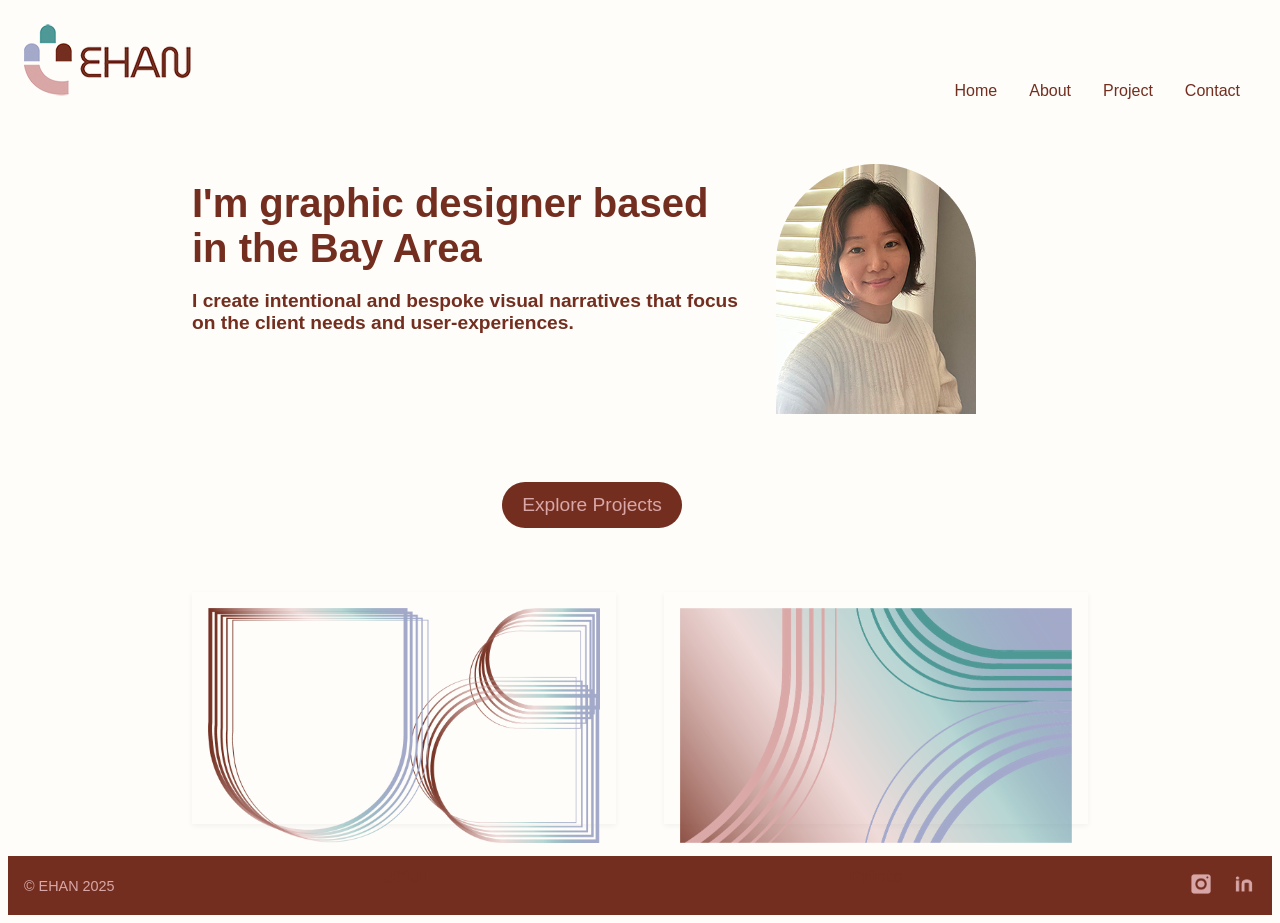
==== index.html @ e5e41388 "Update index.html" ====
<!DOCTYPE html>
<html lang="en">

<head>
  <meta charset="UTF-8" />
  <meta name="viewport" content="width=device-width, initial-scale=1.0" />
  <title>EHAN Homepage</title>
  <link rel="icon" href="image/favi.png" type="logo image" />
  <link rel="stylesheet" href="style.css">
</head>



<body>
  <!-- Header Section -->
  <header>
    <div class="logo">
      <img src="image/logo_simple.png" alt="ehanbrandlogo" />
    </div>
    <div>
      <ul class="nav-links">
        <li><a href="index.html">Home</a></li>
        <li><a href="about.html">About</a></li>
        <li><a href="project_1.html">Project</a></li>
        <li><a href="contact.html">Contact</a></li>
      </ul>
    </div>
  </header>

  <!-- Main Content -->
  <main>
    <div class="container-wrapper">
      <section class="hero">
        <div class="intro">
          <h1>I'm graphic designer based in the Bay Area </h1>
          <h3>I create intentional and bespoke visual narratives that focus on the client needs and user-experiences.
          </h3>
        </div>
        <div class="portrait">
          <img src="image/me.png" alt="The portrait image of Eunkyung Han" />
        </div>
        <div class="button-choice">
          <a href="project_1.html"><button>Explore Projects</button></a>
        </div>
      </section>
      <section class="projects">
        <div class="project">
          <a href="project_1.html"><img src="image/heroBG1.png" alt="The news of my brand" /></a>
          <h3>UXUI</h3>
        </div>
        <div class="project">
          <a href="project_2.html"><img src="image/heroBG2.png" alt="Introducing famous designers to users" /></a>
          <h3>Prints</h3>
        </div>
      </section>
    </div>
  </main>

  <!-- Footer Section -->
  <footer>
    <div class>&copy; EHAN 2025</div>
    <div class="social-icons">
      <a href="https://www.instagram.com/ehandesignstudio"><img src="image/icon_insta.png" alt="Instagram" /></a>
      <a href="http://linkedin.com/in/eunkyung-han-60b575226"><img src="image/icon_linkedin.png" alt="LinkedIn" /></a>
    </div>
  </footer>
</body>

</html>
---- style.css ----
/* styles.css */
main {
    display: flex;
    justify-content: center;
}

body {
    font-family: 'open sans', sans-serif;
    color: #732E1F;
    background-color: #fefdfa;
}

button {
    background-color: #732E1F;
    border-color: #732E1F;
    border-width: 0px;
    border-radius: 30px;
    padding: 12px 20px;
    text-align: center;
    color: #D9A7A7;
    display: inline-flex;
    font-size: 1.2rem;
    font-weight: 500;
    cursor: pointer;
}

button:hover {
    background-color: #555;
    transform: scale(1.02);
}

button:focus {
    outline: 2px solid #888;
    outline-offset: 2px;
}

button:active {
    background-color: #222;
    transform: scale(0.98);
}

header {
    display: flex;
    justify-content: space-between;
    align-items: baseline;
    font-size: 1rem;
    color: #732E1F;
    padding: 1rem 2rem 0 1rem;
}

footer {
    display: flex;
    justify-content: space-between;
    align-items: center;
    color: #D9A7A7;
    background-color: #732E1F;
    font-size: 0.9em;
    padding: 1rem;
}

.social-icons a {
    margin-left: 15px;
    text-decoration: none;
}

.social-icons img {
    width: 24px;
    height: 24px;
}

.nav-links {
    display: flex;
    justify-content: flex-end;
    gap: 2rem;
    list-style: none;
}

.nav-links a {
    text-decoration: none;
    color: #732E1F;
    font-weight: 500;
}

.nav-links a:hover {
    text-decoration-line: underline;
}

/* Starting index.html */

.container-wrapper {
    display: grid;
    grid-template-rows: 1fr;
    max-width: 960px;
}

.hero {
    display: flex;
    flex-wrap: wrap;
    justify-content: center;
    max-width: 800px;
    padding: 2rem 2rem;
    gap: 1rem;
}

.intro {
    flex: 1 1 300px;
}

.intro h1 {
    font-size: 2.5rem;
    margin-bottom: 1rem;
}

.intro h3 {
    font-size: 1.2rem;
}

.portrait img {
    max-width: 300px;
    border-radius: 0px;
    padding: 1rem;
}

.projects {
    display: grid;
    grid-template-columns: repeat(auto-fit, minmax(240px, 1fr));
    gap: 3rem;
    padding: 2rem;
}

.project {
    background-color: #fefdfa;
    padding: 1rem;
    box-shadow: 0 2px 6px rgba(0, 0, 0, 0.05);
    text-align: center;
    height: 200px;
}

.project:hover {
    transform: translateY(-5px);
    box-shadow: 1 4px 12 px rgba(0, 0, 0, 0.1);
    transition: all 0, 3s ease;
}

.project img {
    width: 100%;
}

/* The end of index.html */

/* about_statement.html */

.container {
    display: flex;
    flex-direction: column;
    gap: 1rem;
    max-width: 600px;
    padding: 1rem;
    margin-bottom: 1rem;
}

.image-container {
    text-align: center;
}

/* The End of about_statement.html */

/* Starting project.html */
.container-project-wrapper {
    display: grid;
    grid-template-columns: 1fr;
    gap: 0.5rem;
    align-content: center;
    padding-bottom: 2rem;
    padding-left: 0;
    padding-right: 0;
    max-width: 960px;
    margin: 0 auto;
    justify-items: center;
}

.container-project {
    display: block;
    padding: 0.5rem;
    width: 100%;
}

.artwork-grid {
    display: grid;
    grid-template-columns: repeat(2, minmax(240px, 1fr));
    gap: 1rem;
    justify-content: center;
    width: 100%;
    margin: 0 auto;
}

.artwork-item {
    border: 0.5px solid #732E1F;
    padding: 2rem;
    display: flex;
    flex-direction: column;
    align-items: center;
    border-color: #732E1f;
}

.artwork-item>h3 {
    margin-bottom: 0rem;
}

.artwork-image-frame {
    padding: 0.5rem;
    background-color: #fefdfa;
    text-align: center;
    flex-grow: 1;
    overflow: visible;
}

.artwork-image-frame img {
    max-width: 100%;
    height: auto;
    color: #732E1F;
    transition: transform 0.3s ease;
    cursor: pointer;
}

.artwork-image-frame img.active {
    transform: scale(1.2);
}

.lightbox {
    display: none;
    /* hidden by default */
    position: fixed;
    inset: 0;
    background: rgba(0, 0, 0, 0.7);
    justify-content: center;
    align-items: center;
    z-index: 1000;
}

.lightbox-content {
    background: #fefdfa;
    display: flex;
    flex-direction: column;
    align-items: center;
    justify-content: center;
    padding: 1rem;
    border-radius: 8px;
    max-width: 95vw;
    max-height: 85vh;
    text-align: center;
    object-fit: contain;
}

.lightbox-content h2 {
    font-size: 1.5rem;
    padding-top: 1rem;
    color: #732E1F;
}

.lightbox-content p {
    font-size: 1.3rem;
    line-height: 1.6;
    color: #732E1F;
    padding-bottom: 1rem;
}

.lightbox img {
    max-width: 98vw;
    max-height: 70vh;
    object-fit: contain;
}

#lightbox-close {
    position: absolute;
    top: 20px;
    right: 30px;
    font-size: 2rem;
    color: #fff;
    cursor: pointer;
}


.artwork-item {
    margin-bottom: 1rem;
}

.artwork-description {
    font-size: 1rem;
    color: #732E1F;
}

.button-choice {
    display: flex;
    justify-content: center;
    align-items: center;
    width: 100%;
    margin-top: 2rem;
    gap: 1rem;
}

.button-choice a {
    display: inline-block;
}

.button-choice button {
    margin: 0;
}

/* The End of project.html */

/* Starting contact.html */

.contact-form {
    width: 100%;
    max-width: 800px;
    margin: 60px auto;
    padding: 30px;
    background-color: #fefdfa;
    border-radius: 6px;
    box-shadow: 0 2px 10px rgba(0, 0, 0, 0.1);
}

.contact-form h2 {
    text-align: center;
    margin-bottom: 25px;
    font-size: 2em;
}

.form-group {
    display: flex;
    flex-direction: column;
    margin-bottom: 20px;
}

.form-group label {
    margin-bottom: 8px;
    font-weight: bold;
    font-size: 1.1em;
}

.form-group input,
.form-group textarea {
    padding: 12px;
    font-size: 1em;
    border: 1px solid #D9A7A7;
    border-radius: 4px;
    resize: vertical;
}

/* The End of contact.html */

/* Responsiveness */

@media (max-width: 960px) {
    .nav-links {
        flex-direction: column;
        align-items: flex-start;
    }

    .hero {
        flex-direction: column;
        text-align: left;
    }

    .portrait img {
        max-width: 100%;
    }
}

@media (max-width: 600px) {
    .nav-links {
        flex-direction: column;
        align-items: flex-start;
    }

    .hero {
        flex-direction: column;
        text-align: left;
    }

    .portrait img {
        max-width: 100%;
    }

    .container-project {
        flex-direction: column;
    }

    .sidebar {
        width: 100px;
        order: 1;
    }

    .main-content {
        width: 100%;
        order: 2;
    }

    .artwork-grid {
        grid-template-columns: 1fr;
        /* Switch to 1 column */
    }

    .expandable-image.active {
        transform: scale(1.05);
        max-width: 100%;
        position: relative;
        z-index: 10;
    }

    .button-choice {
        flex-direction: column;
        gap: 1rem;
    }

    .contact-form {
        padding: 20px;
    }

    .contact-form h2 {
        font-size: 1.6em;
    }

    .form-group input,
    .form-group textarea,
    .contact-form button {
        font-size: 1em;
    }
}
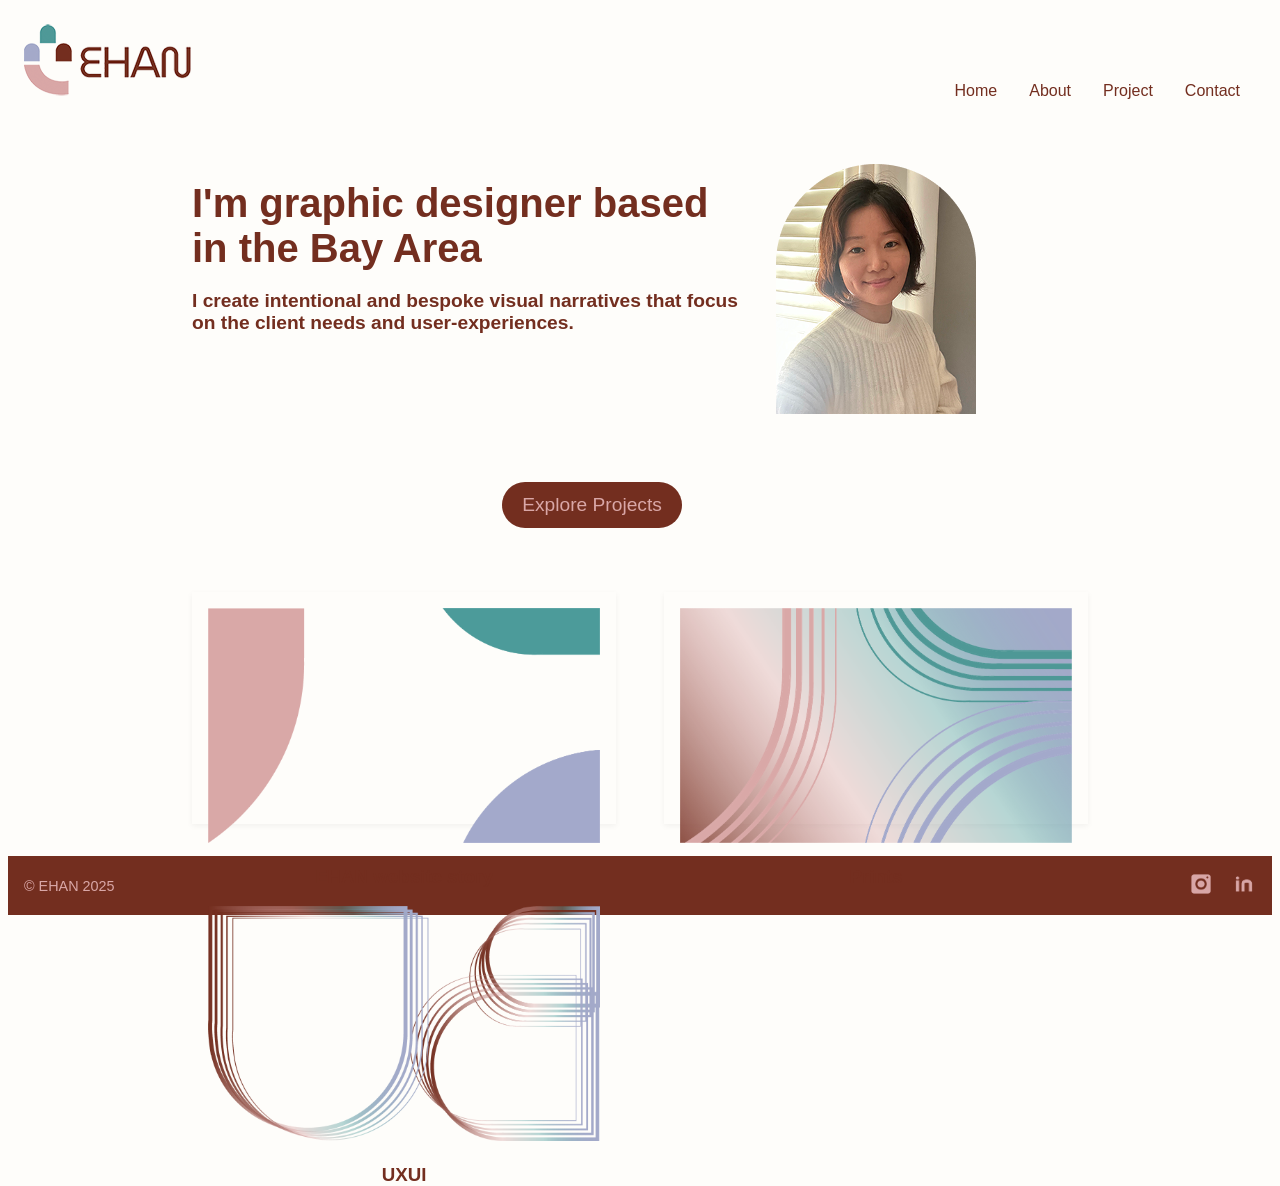
==== commit cb89411f: "Update index.html" ====
--- a/index.html
+++ b/index.html
@@ -45,11 +45,13 @@
       </section>
       <section class="projects">
         <div class="project">
-          <a href="project_1.html"><img src="image/heroBG1.png" alt="The news of my brand" /></a>
+          <a href="brandstory.html"><img src="image/heroBG.png" alt="The shortcut to brand story" /></a>
+          <h3>EHAN website story</h3>
+          <a href="project_1.html"><img src="image/heroBG1.png" alt="The shortcut to UXUI case study" /></a>
           <h3>UXUI</h3>
         </div>
         <div class="project">
-          <a href="project_2.html"><img src="image/heroBG2.png" alt="Introducing famous designers to users" /></a>
+          <a href="project_2.html"><img src="image/heroBG2.png" alt="The Shortcut to printed media design" /></a>
           <h3>Prints</h3>
         </div>
       </section>
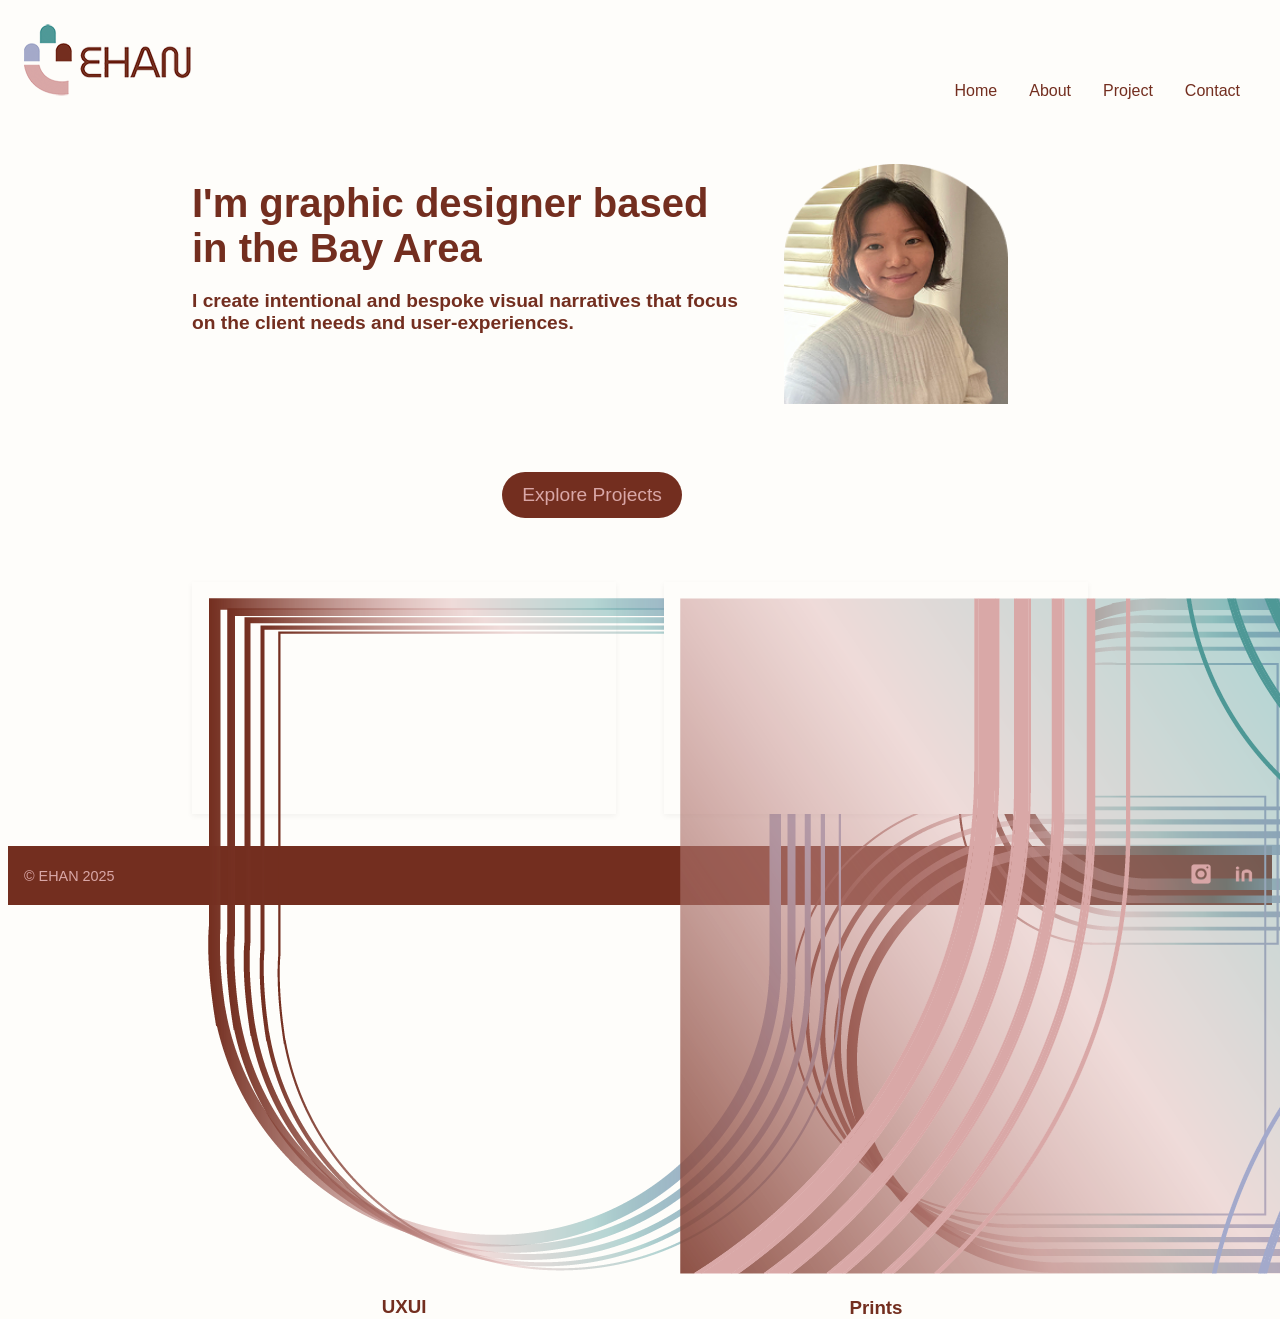
==== commit a670f90f: "Remove brand story link and heading from projects section Removed link and heading for brand story." ====
--- a/index.html
+++ b/index.html
@@ -45,8 +45,6 @@
       </section>
       <section class="projects">
         <div class="project">
-          <a href="brandstory.html"><img src="image/heroBG.png" alt="The shortcut to brand story" /></a>
-          <h3>EHAN website story</h3>
           <a href="project_1.html"><img src="image/heroBG1.png" alt="The shortcut to UXUI case study" /></a>
           <h3>UXUI</h3>
         </div>
--- a/style.css
+++ b/style.css
@@ -117,6 +117,8 @@
 
 .portrait img {
     max-width: 300px;
+    max-height: 240px; 
+    width: 100%;
     border-radius: 0px;
     padding: 1rem;
 }
@@ -140,10 +142,6 @@
     transform: translateY(-5px);
     box-shadow: 1 4px 12 px rgba(0, 0, 0, 0.1);
     transition: all 0, 3s ease;
-}
-
-.project img {
-    width: 100%;
 }
 
 /* The end of index.html */
@@ -427,4 +425,4 @@
     .contact-form button {
         font-size: 1em;
     }
-}+}
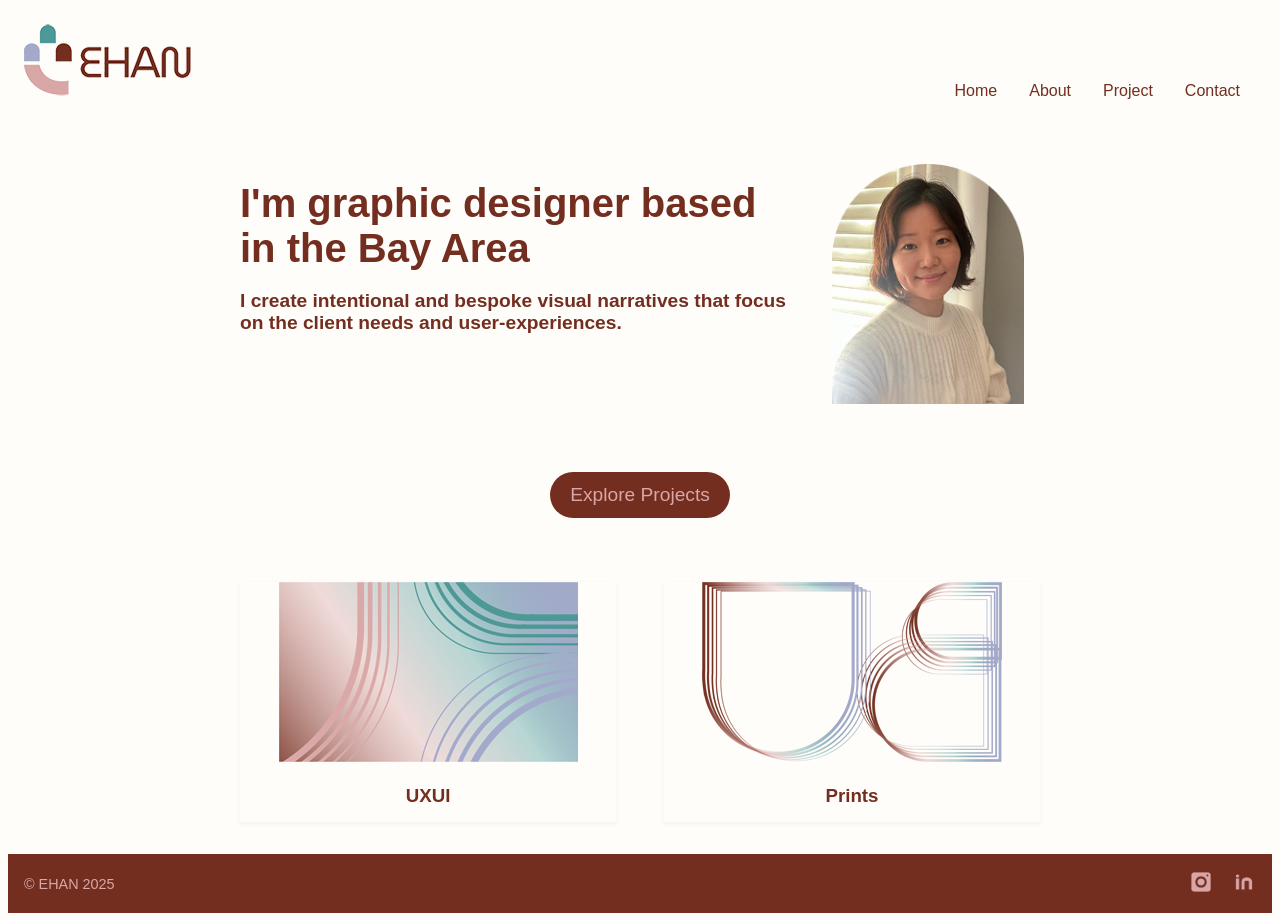
==== commit 4fd5bf31: "Update index.html" ====
--- a/index.html
+++ b/index.html
@@ -45,11 +45,11 @@
       </section>
       <section class="projects">
         <div class="project">
-          <a href="project_1.html"><img src="image/heroBG1.png" alt="The shortcut to UXUI case study" /></a>
+          <a href="project_1.html"><img src="image/heroBG2.png" alt="The shortcut to UXUI case study" /></a>
           <h3>UXUI</h3>
         </div>
         <div class="project">
-          <a href="project_2.html"><img src="image/heroBG2.png" alt="The Shortcut to printed media design" /></a>
+          <a href="project_2.html"><img src="image/heroBG1.png" alt="The Shortcut to printed media design" /></a>
           <h3>Prints</h3>
         </div>
       </section>
--- a/style.css
+++ b/style.css
@@ -118,7 +118,6 @@
 .portrait img {
     max-width: 300px;
     max-height: 240px; 
-    width: 100%;
     border-radius: 0px;
     padding: 1rem;
 }
@@ -132,16 +131,21 @@
 
 .project {
     background-color: #fefdfa;
-    padding: 1rem;
+    padding: 0rem;
     box-shadow: 0 2px 6px rgba(0, 0, 0, 0.05);
     text-align: center;
-    height: 200px;
+    height: 240px;
 }
 
 .project:hover {
     transform: translateY(-5px);
     box-shadow: 1 4px 12 px rgba(0, 0, 0, 0.1);
     transition: all 0, 3s ease;
+}
+
+.project img {
+    width: 100%
+    margin: 1rem;
 }
 
 /* The end of index.html */
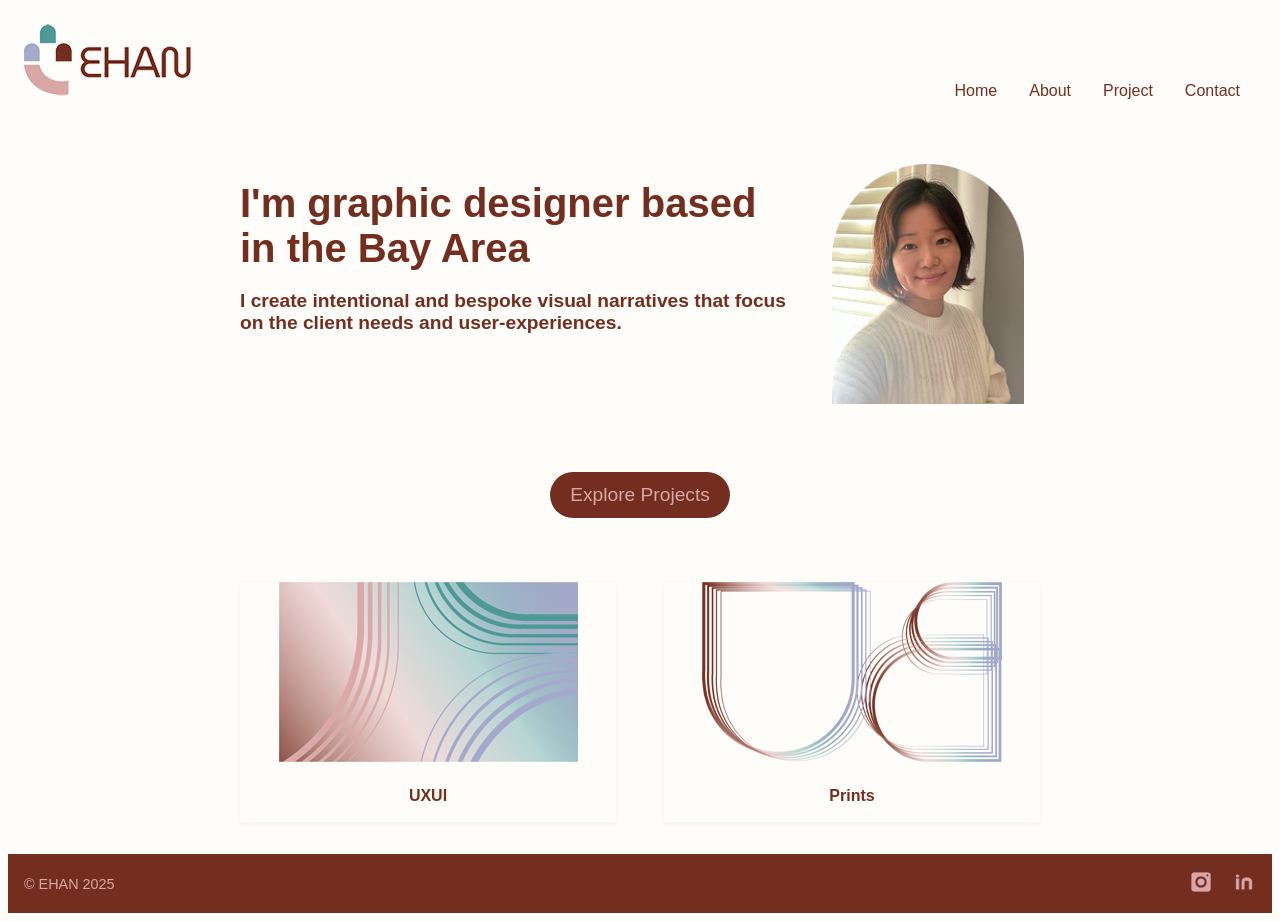
==== commit bcdbf35c: "Update index.html" ====
--- a/index.html
+++ b/index.html
@@ -46,11 +46,11 @@
       <section class="projects">
         <div class="project">
           <a href="project_1.html"><img src="image/heroBG2.png" alt="The shortcut to UXUI case study" /></a>
-          <h3>UXUI</h3>
+          <h4>UXUI</h4>
         </div>
         <div class="project">
           <a href="project_2.html"><img src="image/heroBG1.png" alt="The Shortcut to printed media design" /></a>
-          <h3>Prints</h3>
+          <h4>Prints</h4>
         </div>
       </section>
     </div>
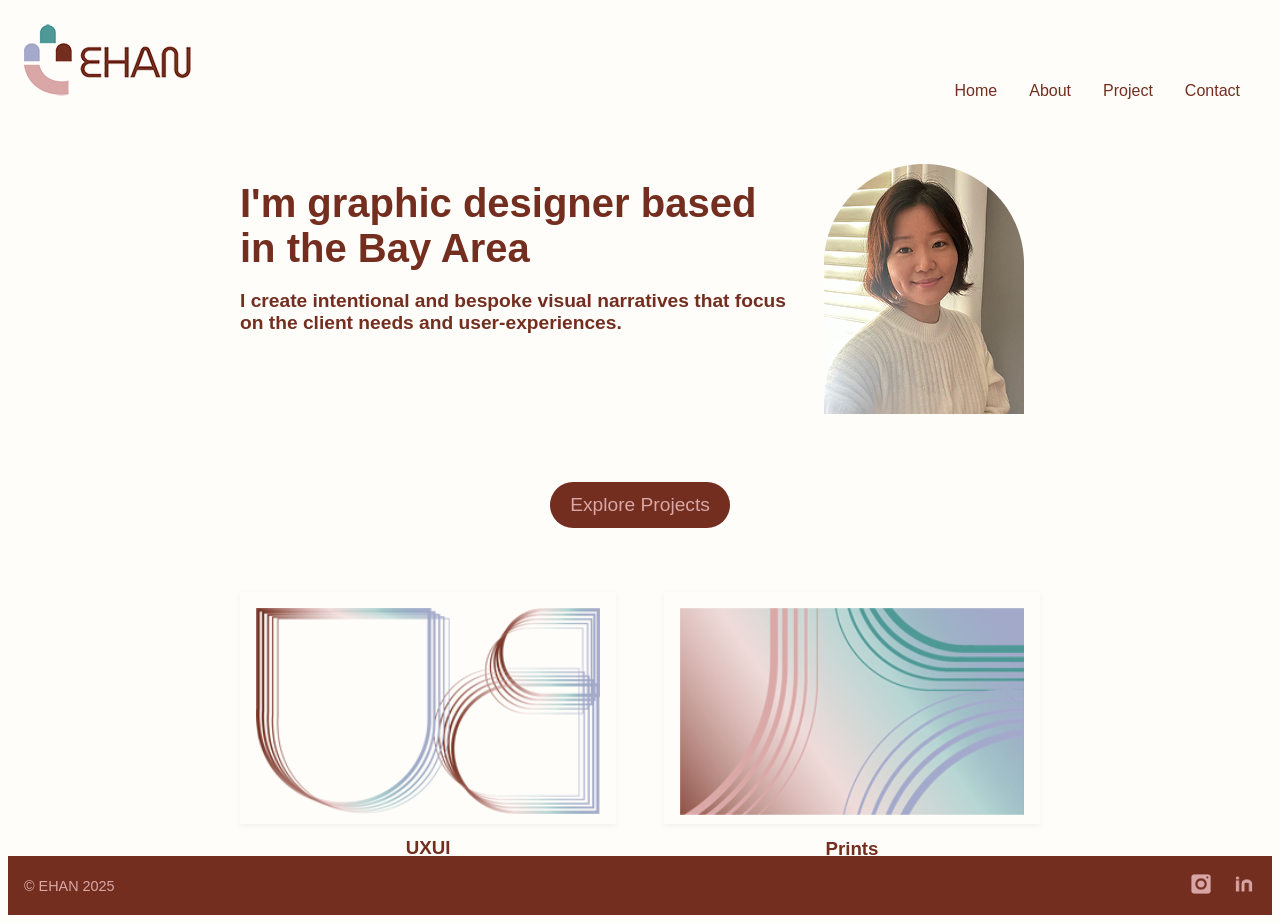
==== commit 63e06483: "Add files via upload" ====
--- a/index.html
+++ b/index.html
@@ -45,12 +45,12 @@
       </section>
       <section class="projects">
         <div class="project">
-          <a href="project_1.html"><img src="image/heroBG2.png" alt="The shortcut to UXUI case study" /></a>
-          <h4>UXUI</h4>
+          <a href="project_1.html"><img src="image/heroBG1.png" alt="UXUI" /></a>
+          <h3>UXUI</h3>
         </div>
         <div class="project">
-          <a href="project_2.html"><img src="image/heroBG1.png" alt="The Shortcut to printed media design" /></a>
-          <h4>Prints</h4>
+          <a href="project_2.html"><img src="image/heroBG2.png" alt="Prints" /></a>
+          <h3>Prints</h3>
         </div>
       </section>
     </div>
@@ -66,4 +66,4 @@
   </footer>
 </body>
 
-</html>
+</html>
--- a/style.css
+++ b/style.css
@@ -117,7 +117,6 @@
 
 .portrait img {
     max-width: 300px;
-    max-height: 240px; 
     border-radius: 0px;
     padding: 1rem;
 }
@@ -131,10 +130,10 @@
 
 .project {
     background-color: #fefdfa;
-    padding: 0rem;
+    padding: 1rem;
     box-shadow: 0 2px 6px rgba(0, 0, 0, 0.05);
     text-align: center;
-    height: 240px;
+    height: 200px;
 }
 
 .project:hover {
@@ -144,8 +143,7 @@
 }
 
 .project img {
-    width: 100%
-    margin: 1rem;
+    width: 100%;
 }
 
 /* The end of index.html */
@@ -429,4 +427,4 @@
     .contact-form button {
         font-size: 1em;
     }
-}
+}
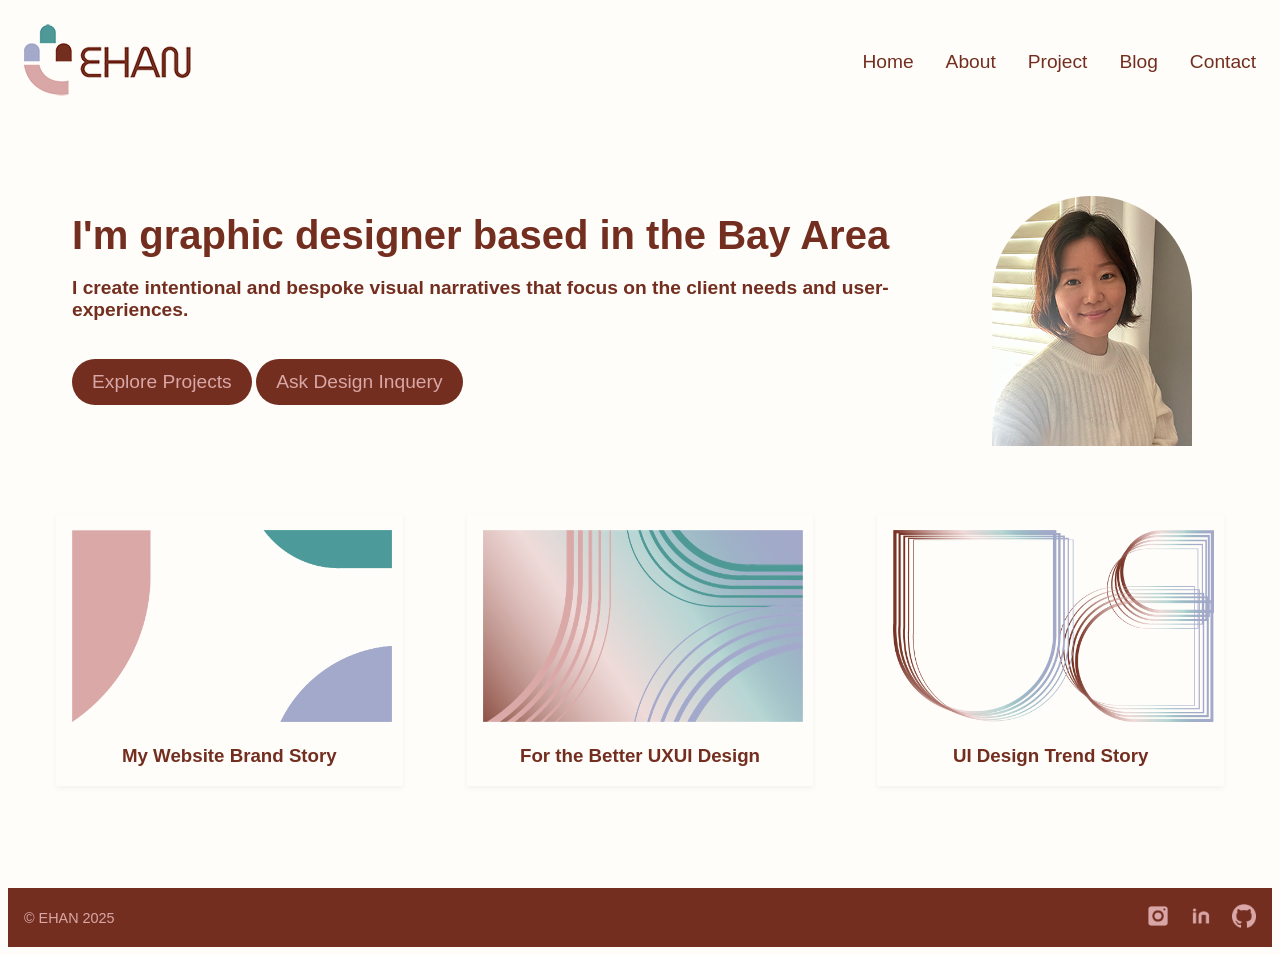
==== commit 42a2bb85: "Add files via upload" ====
--- a/index.html
+++ b/index.html
@@ -5,25 +5,45 @@
   <meta charset="UTF-8" />
   <meta name="viewport" content="width=device-width, initial-scale=1.0" />
   <title>EHAN Homepage</title>
-  <link rel="icon" href="image/favi.png" type="logo image" />
+  <link rel="icon" href="images/favi.png" type="logo image" />
   <link rel="stylesheet" href="style.css">
 </head>
-
-
 
 <body>
   <!-- Header Section -->
   <header>
     <div class="logo">
-      <img src="image/logo_simple.png" alt="ehanbrandlogo" />
+      <img src="images/logo_simple.png" alt="ehanbrandlogo" />
     </div>
-    <div>
-      <ul class="nav-links">
-        <li><a href="index.html">Home</a></li>
-        <li><a href="about.html">About</a></li>
-        <li><a href="project_1.html">Project</a></li>
-        <li><a href="contact.html">Contact</a></li>
-      </ul>
+
+    <!-- Hidden checkbox toggle -->
+    <input type="checkbox" id="menu-toggle" hidden>
+
+    <!-- Hamburger icon (mobile only via CSS) -->
+    <label for="menu-toggle" class="hamburger">☰</label>
+
+    <!-- Desktop navigation -->
+    <ul class="nav-links">
+      <li><a href="index.html">Home</a></li>
+      <li><a href="about.html">About</a></li>
+      <li><a href="project_1.html">Project</a></li>
+      <li><a href="blog.html">Blog</a></li>
+      <li><a href="contact.html">Contact</a></li>
+    </ul>
+
+    <!-- Modal overlay (mobile only) -->
+    <div class="overlay">
+      <div class="modal">
+        <!-- Close button toggles the same checkbox -->
+        <label for="menu-toggle" class="close">&times;</label>
+        <ul>
+          <li><a href="index.html">Home</a></li>
+          <li><a href="about.html">About</a></li>
+          <li><a href="project_1.html">Project</a></li>
+          <li><a href="blog.html">Blog</a></li>
+          <li><a href="contact.html">Contact</a></li>
+        </ul>
+      </div>
     </div>
   </header>
 
@@ -35,24 +55,30 @@
           <h1>I'm graphic designer based in the Bay Area </h1>
           <h3>I create intentional and bespoke visual narratives that focus on the client needs and user-experiences.
           </h3>
+          <br>
+          <div class="button-choice">
+            <a href="project_1.html"><button>Explore Projects</button></a>
+            <a href="contact.html"><button>Ask Design Inquery</button></a>
+          </div>
         </div>
         <div class="portrait">
-          <img src="image/me.png" alt="The portrait image of Eunkyung Han" />
-        </div>
-        <div class="button-choice">
-          <a href="project_1.html"><button>Explore Projects</button></a>
+          <img src="images/me.png" alt="The portrait image of Eunkyung Han" />
         </div>
       </section>
       <section class="projects">
         <div class="project">
-          <a href="project_1.html"><img src="image/heroBG1.png" alt="UXUI" /></a>
-          <h3>UXUI</h3>
+          <a href="blog_brandstory.html"><img src="images/heroBG.png" alt="The brand news" /></a>
+          <h3>My Website Brand Story</h3>
         </div>
         <div class="project">
-          <a href="project_2.html"><img src="image/heroBG2.png" alt="Prints" /></a>
-          <h3>Prints</h3>
+          <a href="blog_news_1.html"><img src="images/heroBG2.png" alt="The UXUI blog" /></a>
+          <h3>For the Better UXUI Design</h3>
         </div>
-      </section>
+        <div class="project">
+          <a href="blog_news_2.html"><img src="images/heroBG1.png" alt="The newest UI trend" /></a>
+          <h3>UI Design Trend Story </h3>
+        </div>
+      </section><br><br><br>
     </div>
   </main>
 
@@ -60,8 +86,10 @@
   <footer>
     <div class>&copy; EHAN 2025</div>
     <div class="social-icons">
-      <a href="https://www.instagram.com/ehandesignstudio"><img src="image/icon_insta.png" alt="Instagram" /></a>
-      <a href="http://linkedin.com/in/eunkyung-han-60b575226"><img src="image/icon_linkedin.png" alt="LinkedIn" /></a>
+      <a href="https://www.instagram.com/ehandesignstudio"><img src="images/icon_insta.png" alt="Instagram Icon" /></a>
+      <a href="http://linkedin.com/in/eunkyung-han-60b575226"><img src="images/icon_linkedin.png"
+          alt="LinkedIn Icon" /></a>
+      <a href="https://github.com/eunkyunghan"><img src="images/icon_github.png" alt="GitHub Icon" /></a>
     </div>
   </footer>
 </body>
--- a/style.css
+++ b/style.css
@@ -1,4 +1,5 @@
 /* styles.css */
+/* Global Style Rules starts here */
 main {
     display: flex;
     justify-content: center;
@@ -25,18 +26,23 @@
 }
 
 button:hover {
-    background-color: #555;
+    background-color: #4C9A9A;
     transform: scale(1.02);
 }
 
 button:focus {
-    outline: 2px solid #888;
+    outline: 2px solid #afdcdc;
     outline-offset: 2px;
 }
 
 button:active {
-    background-color: #222;
+    background-color: #264e4e;
     transform: scale(0.98);
+}
+
+button-choice {
+    display: flex;
+    justify-content: center;
 }
 
 header {
@@ -68,42 +74,122 @@
     height: 24px;
 }
 
+header {
+    display: flex;
+    justify-content: space-between;
+    align-items: center;
+    padding: 16px;
+}
+
 .nav-links {
     display: flex;
     justify-content: flex-end;
     gap: 2rem;
+    font-size: 1.2rem;
     list-style: none;
 }
 
 .nav-links a {
     text-decoration: none;
     color: #732E1F;
+    font-size: 1.2rem;
     font-weight: 500;
 }
 
 .nav-links a:hover {
     text-decoration-line: underline;
-}
-
-/* Starting index.html */
+    text-decoration-color: #4C9A9A;
+    font-weight: 800;
+}
+
+/* --- Hamburger icon (hidden by default) --- */
+.hamburger {
+    display: none;
+    font-size: 28px;
+    cursor: pointer;
+    color: #732E1F;
+    z-index: 1001;
+}
+
+/* --- Overlay (hidden by default) --- */
+.overlay {
+    display: none;
+    position: fixed;
+    inset: 0;
+    background: rgba(0, 0, 0, 0.3);
+    z-index: 1000;
+}
+
+/* --- Modal content --- */
+.modal {
+    background: #fffaf5;
+    padding: 24px;
+    border-radius: 8px;
+    width: 90%;
+    max-width: 360px;
+    margin: 80px auto;
+    position: relative;
+}
+
+.modal ul {
+    list-style: none;
+    padding: 0;
+}
+
+.modal a {
+    display: block;
+    padding: 12px 0;
+    font-size: 18px;
+    text-decoration: none;
+    color: #732E1F;
+}
+
+.modal a:hover {
+    font-weight: bold;
+    text-decoration-line: underline;
+    text-decoration-color: #4C9A9A;
+}
+
+/* Close button */
+.close {
+    position: absolute;
+    top: 12px;
+    right: 12px;
+    font-size: 24px;
+    cursor: pointer;
+    color: #732E1F;
+}
+
+/* --- Toggle behavior (checkbox hack) --- */
+#menu-toggle:checked~.overlay {
+    display: block;
+}
+
+#menu-toggle:checked~.hamburger {
+    display: none;
+}
+
+/* The end of glabal rules */
+
+/* index.html starts here */
 
 .container-wrapper {
     display: grid;
-    grid-template-rows: 1fr;
-    max-width: 960px;
+    grid-template-rows: 2fr;
+    max-width: 1200px;
+    margin: 2rem;
 }
 
 .hero {
     display: flex;
     flex-wrap: wrap;
     justify-content: center;
-    max-width: 800px;
     padding: 2rem 2rem;
     gap: 1rem;
 }
 
 .intro {
-    flex: 1 1 300px;
+    flex: 1 1 100px;
 }
 
 .intro h1 {
@@ -117,15 +203,15 @@
 
 .portrait img {
     max-width: 300px;
-    border-radius: 0px;
+    border-radius: 4px;
     padding: 1rem;
 }
 
 .projects {
     display: grid;
-    grid-template-columns: repeat(auto-fit, minmax(240px, 1fr));
-    gap: 3rem;
-    padding: 2rem;
+    grid-template-columns: repeat(auto-fit, minmax(300px, 1fr));
+    gap: 4rem;
+    padding: 1rem;
 }
 
 .project {
@@ -133,7 +219,7 @@
     padding: 1rem;
     box-shadow: 0 2px 6px rgba(0, 0, 0, 0.05);
     text-align: center;
-    height: 200px;
+    height: 240px;
 }
 
 .project:hover {
@@ -143,20 +229,32 @@
 }
 
 .project img {
-    width: 100%;
+    max-width: 120%;
+    max-height: 80%;
 }
 
 /* The end of index.html */
 
-/* about_statement.html */
-
-.container {
+/* about.html starts here */
+
+.container-about {
+    display: grid;
+    grid-template-rows: repeat (3, auto);
+    gap: 1rem 2rem 1rem 2rem;
+    max-width: 400px;
+}
+
+/* The end of about.html */
+
+/* about_statement.html starts here */
+
+.container-aboutstatement {
     display: flex;
     flex-direction: column;
     gap: 1rem;
     max-width: 600px;
-    padding: 1rem;
-    margin-bottom: 1rem;
+    padding: 2rem;
+    margin-bottom: 0.4rem;
 }
 
 .image-container {
@@ -165,44 +263,32 @@
 
 /* The End of about_statement.html */
 
-/* Starting project.html */
-.container-project-wrapper {
-    display: grid;
-    grid-template-columns: 1fr;
-    gap: 0.5rem;
-    align-content: center;
-    padding-bottom: 2rem;
-    padding-left: 0;
-    padding-right: 0;
-    max-width: 960px;
-    margin: 0 auto;
-    justify-items: center;
-}
-
-.container-project {
-    display: block;
-    padding: 0.5rem;
-    width: 100%;
-}
+/* project.html starts here */
 
 .artwork-grid {
     display: grid;
-    grid-template-columns: repeat(2, minmax(240px, 1fr));
-    gap: 1rem;
-    justify-content: center;
-    width: 100%;
+    grid-template-columns: repeat(2, 1fr);
+    grid-template-rows: repeat (2, auto);
+    gap: 0.5rem;
+    max-width: 1000px;
     margin: 0 auto;
 }
 
 .artwork-item {
     border: 0.5px solid #732E1F;
-    padding: 2rem;
+    padding: 10px;
+    margin-bottom: 1rem;
     display: flex;
     flex-direction: column;
     align-items: center;
     border-color: #732E1f;
 }
 
+.artwork-description {
+    font-size: 1rem;
+    color: #732E1F;
+}
+
 .artwork-item>h3 {
     margin-bottom: 0rem;
 }
@@ -225,6 +311,30 @@
 
 .artwork-image-frame img.active {
     transform: scale(1.2);
+}
+
+.expandable-image {
+    max-width: 300px;
+    transition: transform 0.3s ease, max-width 0.3s ease;
+    cursor: pointer;
+}
+
+.expandable-image.active {
+    transform: scale(1.05);
+    max-width: 900px;
+    z-index: 100;
+    position: relative;
+}
+
+body.overlay-active::after {
+    content: "";
+    position: fixed;
+    top: 0;
+    left: 0;
+    right: 0;
+    bottom: 0;
+    background: rgba(0, 0, 0, 0.5);
+    z-index: 50;
 }
 
 .lightbox {
@@ -244,8 +354,7 @@
     flex-direction: column;
     align-items: center;
     justify-content: center;
-    padding: 1rem;
-    border-radius: 8px;
+    padding: 4rem 2rem 4rem 2rem;
     max-width: 95vw;
     max-height: 85vh;
     text-align: center;
@@ -278,33 +387,6 @@
     font-size: 2rem;
     color: #fff;
     cursor: pointer;
-}
-
-
-.artwork-item {
-    margin-bottom: 1rem;
-}
-
-.artwork-description {
-    font-size: 1rem;
-    color: #732E1F;
-}
-
-.button-choice {
-    display: flex;
-    justify-content: center;
-    align-items: center;
-    width: 100%;
-    margin-top: 2rem;
-    gap: 1rem;
-}
-
-.button-choice a {
-    display: inline-block;
-}
-
-.button-choice button {
-    margin: 0;
 }
 
 /* The End of project.html */
@@ -350,13 +432,43 @@
 
 /* The End of contact.html */
 
+/* brandstory.html starts here */
+
+.container {
+    display: grid;
+    grid-template-columns: repeat(3, 1fr);
+    gap: 0.5rem;
+}
+
+.container-text {
+    display: flex;
+    text-align: left;
+    padding: 1rem;
+}
+
+.item {
+    flex: 1;
+    min-width: 300px;
+    max-width: 900px;
+    border-color: #732E1F;
+    background-color: #fbf0f0;
+    padding: 1rem;
+    text-align: center;
+}
+
+.item img {
+    display: inline-block;
+    justify-content: center;
+    max-width: 100%;
+    max-height: 100%;
+
+}
+
+/* End of brandstory.html */
+
 /* Responsiveness */
 
 @media (max-width: 960px) {
-    .nav-links {
-        flex-direction: column;
-        align-items: flex-start;
-    }
 
     .hero {
         flex-direction: column;
@@ -368,22 +480,36 @@
     }
 }
 
-@media (max-width: 600px) {
+@media (max-width: 768px) {
     .nav-links {
-        flex-direction: column;
-        align-items: flex-start;
-    }
-
-    .hero {
-        flex-direction: column;
-        text-align: left;
+        display: none;
+    }
+
+    /* hide desktop nav */
+    .hamburger {
+        display: block;
+    }
+
+    /* show hamburger */
+    .modal {
+        width: 100%;
+        max-width: none;
+        border-radius: 0;
+    }
+
+    .artwork-grid {
+        grid-template-columns: 1fr;
+        grid-template-rows: auto;
+        /* Switch to 1 column */
     }
 
     .portrait img {
         max-width: 100%;
     }
 
-    .container-project {
+    .container-wrapper {
+        display: flex;
+        justify-content: center;
         flex-direction: column;
     }
 
@@ -395,11 +521,6 @@
     .main-content {
         width: 100%;
         order: 2;
-    }
-
-    .artwork-grid {
-        grid-template-columns: 1fr;
-        /* Switch to 1 column */
     }
 
     .expandable-image.active {
